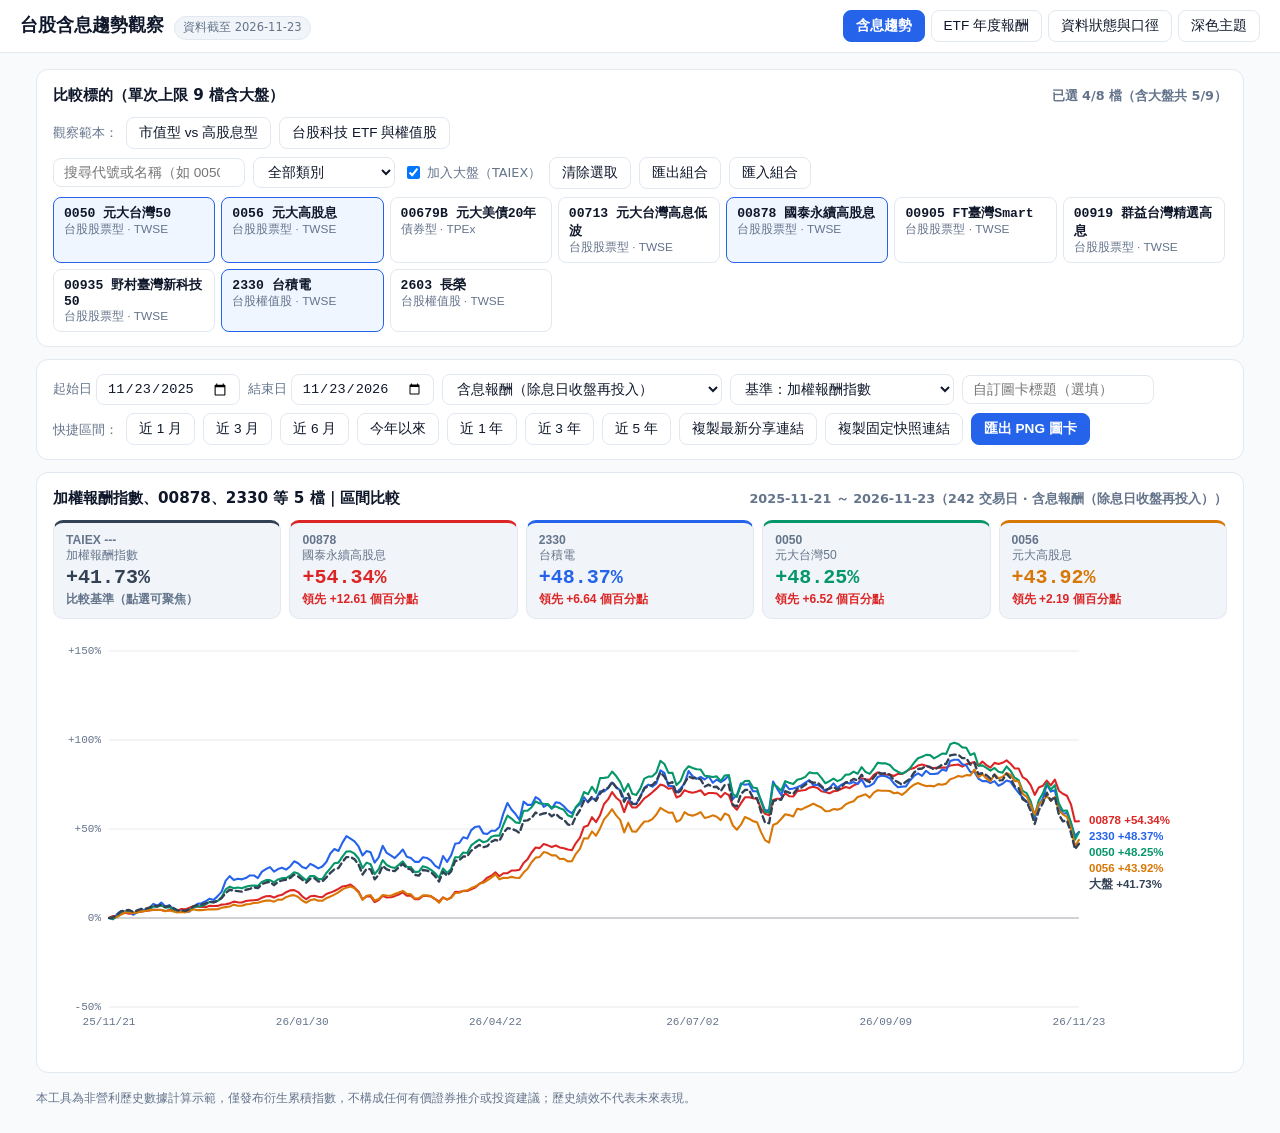
==== web/index.html @ 82e34ba7 "feat: Phase 1 MVP derived-index pipeline and lightweight frontend" ====
<!doctype html>
<html lang="zh-Hant" data-theme="light">
<head>
  <meta charset="utf-8">
  <meta name="viewport" content="width=device-width, initial-scale=1">
  <title>台股與 ETF 含息報酬趨勢觀察（Phase 1 試跑版）</title>
  <link rel="stylesheet" href="./styles.css">
</head>
<body>
  <header class="topbar">
    <div class="topbar-inner">
      <div class="brand">
        <h1>台股含息趨勢觀察</h1>
        <span id="data-date-badge" class="badge">資料載入中…</span>
      </div>
      <nav class="nav" aria-label="主導覽">
        <button class="btn active" data-tab="trend" type="button">含息趨勢</button>
        <button class="btn" data-tab="etf" type="button">ETF 年度報酬</button>
        <button class="btn" data-tab="status" type="button">資料狀態與口徑</button>
        <button id="theme-toggle" class="btn" type="button">深色主題</button>
      </nav>
    </div>
  </header>

  <main class="container">
    <div id="snapshot-banner" class="notice hidden"></div>

    <!-- Tab 1: Return Trend -->
    <section id="tab-trend">
      <div class="panel">
        <div class="panel-title">
          <span>比較標的（單次上限 9 檔含大盤）</span>
          <span id="selected-counter" class="muted"></span>
        </div>
        <div class="row" id="preset-bar"></div>
        <div class="row" style="margin-top:8px">
          <input id="ticker-search" class="input" type="search" placeholder="搜尋代號或名稱（如 0050、2330）" maxlength="30">
          <select id="cat-filter" class="select">
            <option value="all">全部類別</option>
            <option value="tw_equity">台股股票型 ETF</option>
            <option value="foreign_equity">國外成分股 ETF</option>
            <option value="bond">債券型 ETF</option>
            <option value="tw_stock">台股權值股</option>
          </select>
          <label class="row muted" style="gap:4px">
            <input id="include-market" type="checkbox" checked> 加入大盤（TAIEX）
          </label>
          <button id="btn-clear" class="btn" type="button">清除選取</button>
          <button id="btn-export-cfg" class="btn" type="button">匯出組合</button>
          <button id="btn-import-cfg" class="btn" type="button">匯入組合</button>
          <input id="import-file" type="file" accept="application/json" class="hidden">
        </div>
        <div id="ticker-grid" class="ticker-grid"></div>
      </div>

      <div class="panel" style="margin-top:12px">
        <div class="row">
          <label class="muted">起始日 <input id="start-date" class="input" type="date"></label>
          <label class="muted">結束日 <input id="end-date" class="input" type="date"></label>
          <select id="calc-mode" class="select">
            <option value="total_return">含息報酬（除息日收盤再投入）</option>
            <option value="price_only">純價差報酬（已調分割／配股／減資）</option>
          </select>
          <select id="benchmark-select" class="select"></select>
          <input id="chart-title-input" class="input" type="text" placeholder="自訂圖卡標題（選填）" maxlength="40">
        </div>
        <div class="row" style="margin-top:8px">
          <span class="muted">快捷區間：</span>
          <button class="btn" data-range="1m" type="button">近 1 月</button>
          <button class="btn" data-range="3m" type="button">近 3 月</button>
          <button class="btn" data-range="6m" type="button">近 6 月</button>
          <button class="btn" data-range="ytd" type="button">今年以來</button>
          <button class="btn" data-range="1y" type="button">近 1 年</button>
          <button class="btn" data-range="3y" type="button">近 3 年</button>
          <button class="btn" data-range="5y" type="button">近 5 年</button>
          <button id="btn-share-latest" class="btn" type="button">複製最新分享連結</button>
          <button id="btn-share-snap" class="btn" type="button">複製固定快照連結</button>
          <button id="btn-png" class="btn primary" type="button">匯出 PNG 圖卡</button>
        </div>
      </div>

      <div class="panel" style="margin-top:12px">
        <div class="panel-title">
          <span id="result-heading">區間累積報酬比較</span>
          <span class="row">
            <span id="result-meta" class="muted"></span>
            <button id="btn-reset-focus" class="btn hidden" type="button">顯示全部曲線</button>
          </span>
        </div>
        <div id="cards-grid" class="cards-grid"></div>
        <div class="chart-wrap">
          <canvas id="trend-canvas"></canvas>
          <div id="chart-tooltip" class="tooltip" hidden></div>
        </div>
        <div id="halt-note" class="notice hidden" style="margin-top:10px"></div>
        <div id="excluded-box" style="margin-top:10px"></div>
      </div>
    </section>

    <!-- Tab 2: ETF Calendar Returns -->
    <section id="tab-etf" class="hidden">
      <div class="panel">
        <div class="panel-title">
          <span>ETF 曆年度與滾動含息報酬（與含息趨勢頁共用同一衍生指數）</span>
          <span class="row">
            <select id="etf-cat-filter" class="select">
              <option value="all">全部 ETF</option>
              <option value="tw_equity">台股股票型（可比台股大盤）</option>
              <option value="foreign_equity">國外成分股（不比台股大盤）</option>
              <option value="bond">債券型（不比台股大盤）</option>
            </select>
            <select id="etf-sort" class="select">
              <option value="ticker">預設：代號升冪（中性）</option>
              <option value="1y">近 1 年含息降冪</option>
              <option value="ytd">今年以來含息降冪</option>
              <option value="wins">勝大盤次數（僅台股股票型）</option>
            </select>
          </span>
        </div>
        <div id="survivorship-notice" class="notice" style="margin-bottom:10px"></div>
        <div id="category-median-bar" class="muted" style="margin-bottom:8px"></div>
        <div class="table-wrap">
          <table id="etf-table"></table>
        </div>
      </div>
    </section>

    <!-- Tab 3: Status & Methodology -->
    <section id="tab-status" class="hidden">
      <div class="panel">
        <div class="panel-title"><span>資料狀態、來源顯名與計算口徑</span></div>
        <div id="status-body"></div>
      </div>
    </section>
  </main>

  <footer class="footer">
    <div>本工具為非營利歷史數據計算示範，僅發布衍生累積指數，不構成任何有價證券推介或投資建議；歷史績效不代表未來表現。</div>
  </footer>

  <script type="module" src="./js/app.js"></script>
</body>
</html>
---- web/styles.css ----
:root {
  --bg: #f8fafc;
  --surface: #ffffff;
  --surface-alt: #f1f5f9;
  --border: #e2e8f0;
  --text: #0f172a;
  --muted: #64748b;
  --accent: #2563eb;
  --accent-soft: #eff6ff;
  --profit: #dc2626;
  --loss: #16a34a;
  --warn-bg: #fffbeb;
  --warn-text: #92400e;
  --warn-border: #fde68a;
  --radius: 12px;
}

[data-theme="dark"] {
  --bg: #0b1120;
  --surface: #111827;
  --surface-alt: #1e293b;
  --border: #334155;
  --text: #f8fafc;
  --muted: #94a3b8;
  --accent: #38bdf8;
  --accent-soft: rgba(56, 189, 248, 0.14);
  --profit: #f87171;
  --loss: #4ade80;
  --warn-bg: rgba(245, 158, 11, 0.12);
  --warn-text: #fcd34d;
  --warn-border: rgba(245, 158, 11, 0.35);
}

* { box-sizing: border-box; }
body {
  margin: 0;
  font-family: system-ui, -apple-system, "PingFang TC", "Microsoft JhengHei", sans-serif;
  background: var(--bg);
  color: var(--text);
  line-height: 1.5;
}

.topbar {
  position: sticky;
  top: 0;
  z-index: 20;
  background: var(--surface);
  border-bottom: 1px solid var(--border);
  padding: 10px 16px;
}
.topbar-inner {
  max-width: 1240px;
  margin: 0 auto;
  display: flex;
  flex-wrap: wrap;
  align-items: center;
  justify-content: space-between;
  gap: 10px;
}
.brand {
  display: flex;
  align-items: baseline;
  gap: 10px;
}
.brand h1 {
  margin: 0;
  font-size: 1.1rem;
  font-weight: 800;
}
.badge {
  font-size: 0.72rem;
  padding: 2px 8px;
  border-radius: 999px;
  background: var(--surface-alt);
  color: var(--muted);
  border: 1px solid var(--border);
}
.nav {
  display: flex;
  flex-wrap: wrap;
  gap: 6px;
  align-items: center;
}
.btn {
  appearance: none;
  border: 1px solid var(--border);
  background: var(--surface);
  color: var(--text);
  padding: 6px 12px;
  border-radius: 8px;
  font-size: 0.85rem;
  cursor: pointer;
  white-space: nowrap;
}
.btn:hover { background: var(--surface-alt); }
.btn.active, .btn.primary {
  background: var(--accent);
  border-color: var(--accent);
  color: #ffffff;
  font-weight: 600;
}
[data-theme="dark"] .btn.active, [data-theme="dark"] .btn.primary {
  color: #0b1120;
}

.container {
  max-width: 1240px;
  margin: 0 auto;
  padding: 16px;
  display: flex;
  flex-direction: column;
  gap: 14px;
}
.panel {
  background: var(--surface);
  border: 1px solid var(--border);
  border-radius: var(--radius);
  padding: 14px 16px;
}
.panel-title {
  margin: 0 0 10px;
  font-size: 0.95rem;
  font-weight: 700;
  display: flex;
  flex-wrap: wrap;
  align-items: center;
  justify-content: space-between;
  gap: 8px;
}

.row {
  display: flex;
  flex-wrap: wrap;
  gap: 8px;
  align-items: center;
}
.input, .select {
  border: 1px solid var(--border);
  background: var(--surface);
  color: var(--text);
  padding: 6px 10px;
  border-radius: 8px;
  font-size: 0.85rem;
}
.ticker-grid {
  display: grid;
  grid-template-columns: repeat(auto-fill, minmax(145px, 1fr));
  gap: 6px;
  max-height: 210px;
  overflow-y: auto;
  margin-top: 8px;
  padding-right: 2px;
}
.ticker-chip {
  display: flex;
  flex-direction: column;
  align-items: flex-start;
  text-align: left;
  padding: 6px 10px;
  border-radius: 8px;
  border: 1px solid var(--border);
  background: var(--surface);
  color: var(--text);
  cursor: pointer;
  min-width: 0;
}
.ticker-chip.selected {
  border-color: var(--accent);
  background: var(--accent-soft);
}
.ticker-chip strong { font-size: 0.82rem; font-family: ui-monospace, monospace; }
.ticker-chip span {
  font-size: 0.74rem;
  color: var(--muted);
  overflow: hidden;
  text-overflow: ellipsis;
  white-space: nowrap;
  max-width: 100%;
}

.cards-grid {
  display: grid;
  grid-template-columns: repeat(auto-fit, minmax(150px, 1fr));
  gap: 8px;
  margin-bottom: 12px;
}
.stat-card {
  border: 1px solid var(--border);
  border-top-width: 3px;
  background: var(--surface-alt);
  border-radius: 10px;
  padding: 10px 12px;
  text-align: left;
  cursor: pointer;
  min-width: 0;
  color: var(--text);
  transition: opacity 0.15s ease, transform 0.15s ease;
}
.stat-card.dimmed { opacity: 0.42; }
.stat-card.focused { box-shadow: 0 0 0 2px var(--accent); }
.stat-card .sc-code { font-size: 0.76rem; font-weight: 700; color: var(--muted); }
.stat-card .sc-name { font-size: 0.76rem; color: var(--muted); overflow: hidden; text-overflow: ellipsis; white-space: nowrap; }
.stat-card .sc-val { font-size: 1.25rem; font-weight: 800; font-family: ui-monospace, monospace; margin: 2px 0; }
.stat-card .sc-diff { font-size: 0.75rem; font-weight: 600; }
.sc-diff.up { color: var(--profit); }
.sc-diff.down { color: var(--loss); }
.sc-diff.flat { color: var(--muted); }

.chart-wrap {
  position: relative;
  width: 100%;
  overflow: hidden;
}
.tooltip {
  position: absolute;
  top: 12px;
  pointer-events: none;
  background: var(--surface);
  border: 1px solid var(--border);
  border-radius: 8px;
  padding: 8px 10px;
  min-width: 185px;
  box-shadow: 0 8px 24px rgba(15, 23, 42, 0.16);
  font-size: 0.78rem;
}
.tt-date { font-weight: 700; margin-bottom: 4px; font-family: ui-monospace, monospace; }
.tt-row { display: flex; align-items: center; gap: 6px; justify-content: space-between; margin: 2px 0; }
.tt-dot { width: 8px; height: 8px; border-radius: 50%; flex: 0 0 8px; }
.tt-name { flex: 1; color: var(--muted); overflow: hidden; text-overflow: ellipsis; white-space: nowrap; }
.tt-val { font-family: ui-monospace, monospace; font-weight: 700; }

.notice {
  background: var(--warn-bg);
  color: var(--warn-text);
  border: 1px solid var(--warn-border);
  border-radius: 8px;
  padding: 8px 12px;
  font-size: 0.8rem;
}
.muted { color: var(--muted); font-size: 0.8rem; }

.table-wrap {
  overflow-x: auto;
  width: 100%;
}
table {
  width: 100%;
  border-collapse: collapse;
  font-size: 0.84rem;
}
th, td {
  padding: 8px 10px;
  border-bottom: 1px solid var(--border);
  text-align: right;
  white-space: nowrap;
}
th:first-child, td:first-child, th:nth-child(2), td:nth-child(2) { text-align: left; }
th { color: var(--muted); font-weight: 600; background: var(--surface-alt); }
.num-pos { color: var(--profit); font-weight: 600; font-family: ui-monospace, monospace; }
.num-neg { color: var(--loss); font-weight: 600; font-family: ui-monospace, monospace; }
.num-flat { color: var(--muted); font-family: ui-monospace, monospace; }

.footer {
  max-width: 1240px;
  margin: 0 auto 24px;
  padding: 0 16px;
  font-size: 0.76rem;
  color: var(--muted);
}

.hidden { display: none !important; }
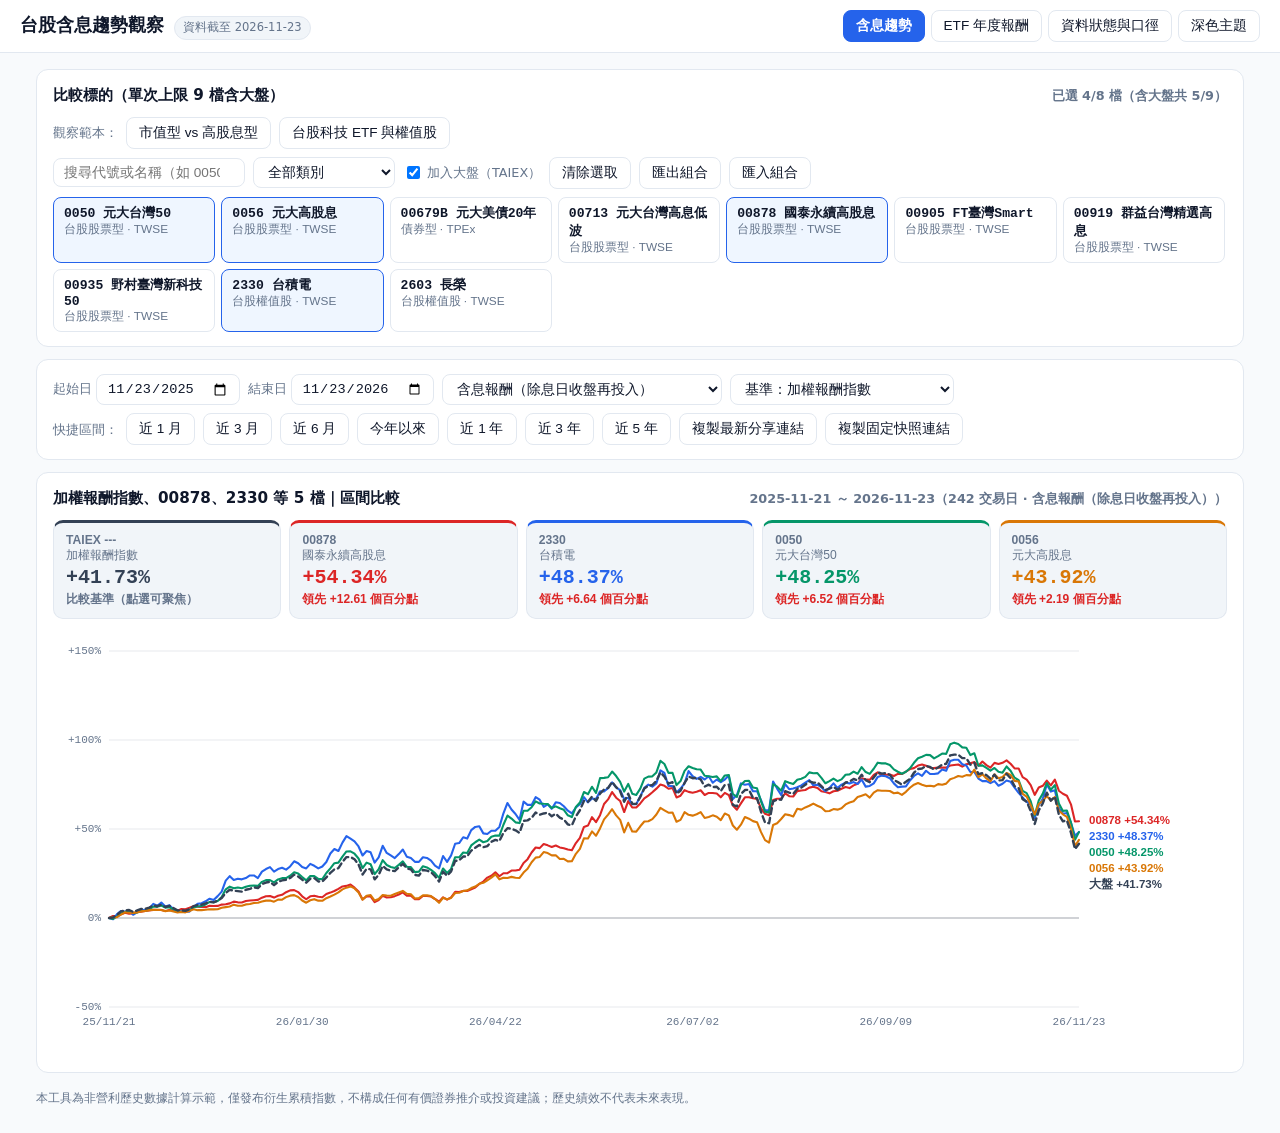
==== commit a8240e1c: "chore: update app (2026-11-24 23:07)" ====
--- a/web/index.html
+++ b/web/index.html
@@ -62,7 +62,6 @@
             <option value="price_only">純價差報酬（已調分割／配股／減資）</option>
           </select>
           <select id="benchmark-select" class="select"></select>
-          <input id="chart-title-input" class="input" type="text" placeholder="自訂圖卡標題（選填）" maxlength="40">
         </div>
         <div class="row" style="margin-top:8px">
           <span class="muted">快捷區間：</span>
@@ -75,7 +74,6 @@
           <button class="btn" data-range="5y" type="button">近 5 年</button>
           <button id="btn-share-latest" class="btn" type="button">複製最新分享連結</button>
           <button id="btn-share-snap" class="btn" type="button">複製固定快照連結</button>
-          <button id="btn-png" class="btn primary" type="button">匯出 PNG 圖卡</button>
         </div>
       </div>
 
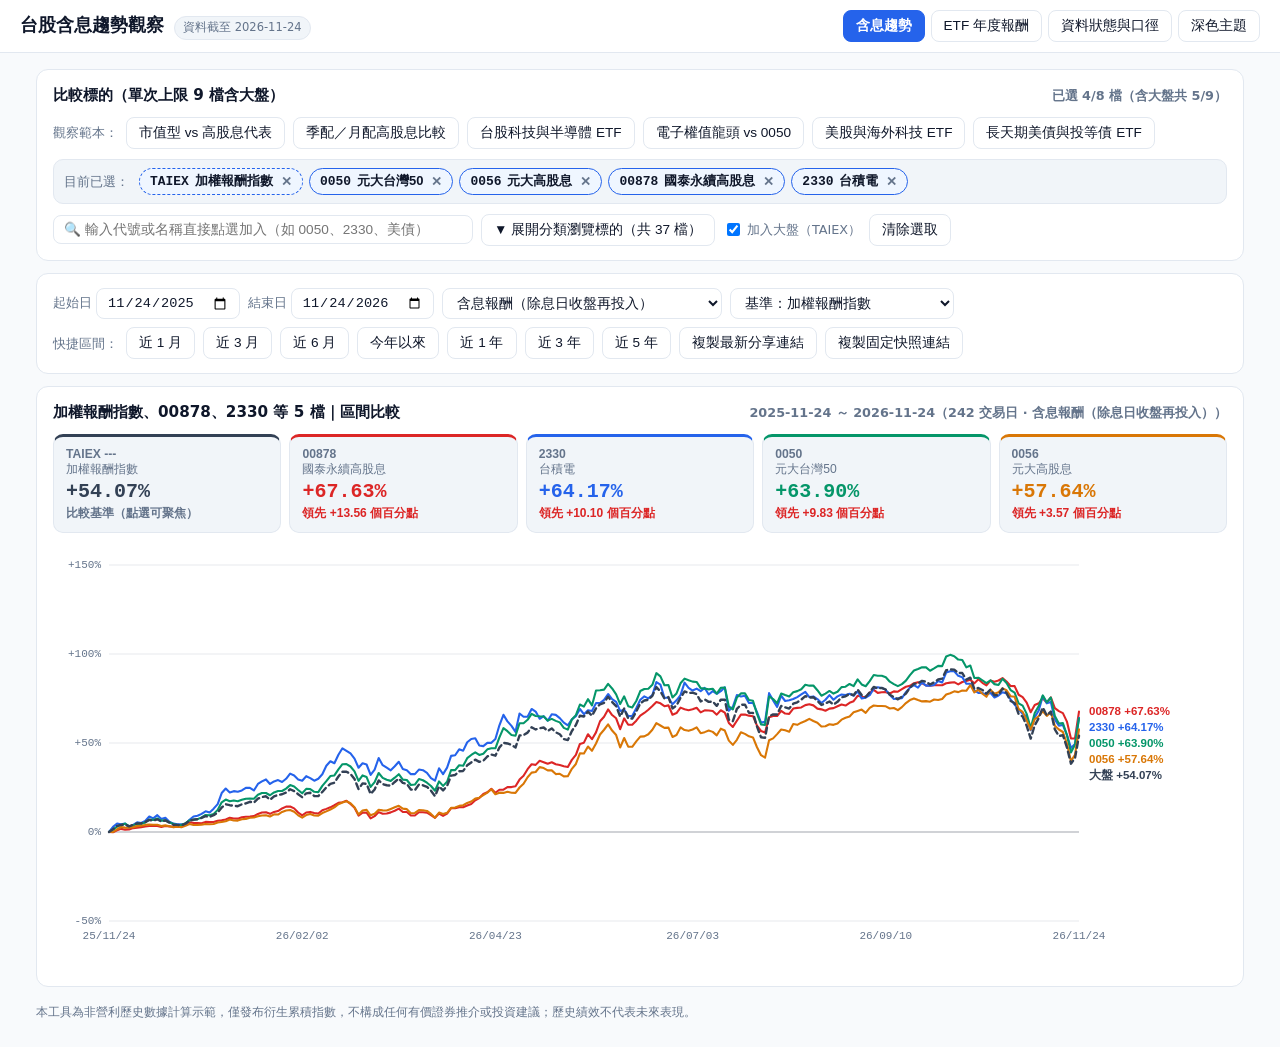
==== commit 996d552c: "chore: update tickers and derived indices via local admin" ====
--- a/web/index.html
+++ b/web/index.html
@@ -25,32 +25,40 @@
   <main class="container">
     <div id="snapshot-banner" class="notice hidden"></div>
 
-    <!-- Tab 1: Return Trend -->
+    <!-- Tab 1: Return Trend (Layout A: Compact Selected Chips + Search Dropdown + Collapsible Category Drawer) -->
     <section id="tab-trend">
       <div class="panel">
         <div class="panel-title">
           <span>比較標的（單次上限 9 檔含大盤）</span>
           <span id="selected-counter" class="muted"></span>
         </div>
+
+        <!-- Row 1: Neutral Preset Templates -->
         <div class="row" id="preset-bar"></div>
-        <div class="row" style="margin-top:8px">
-          <input id="ticker-search" class="input" type="search" placeholder="搜尋代號或名稱（如 0050、2330）" maxlength="30">
-          <select id="cat-filter" class="select">
-            <option value="all">全部類別</option>
-            <option value="tw_equity">台股股票型 ETF</option>
-            <option value="foreign_equity">國外成分股 ETF</option>
-            <option value="bond">債券型 ETF</option>
-            <option value="tw_stock">台股權值股</option>
-          </select>
+
+        <!-- Row 2: Active Selected Chips Bar -->
+        <div class="selected-bar" style="margin-top:10px">
+          <div id="selected-chips" class="chips-list"></div>
+        </div>
+
+        <!-- Row 3: Quick Search Dropdown + Collapsible Category Drawer Button -->
+        <div class="row" style="margin-top:10px;position:relative">
+          <div class="search-wrap">
+            <input id="ticker-search" class="input search-input" type="search" placeholder="🔍 輸入代號或名稱直接點選加入（如 0050、2330、美債）" maxlength="30" autocomplete="off">
+            <div id="search-dropdown" class="search-dropdown hidden"></div>
+          </div>
+          <button id="btn-toggle-drawer" class="btn" type="button" aria-expanded="false">▼ 展開分類瀏覽標的</button>
           <label class="row muted" style="gap:4px">
             <input id="include-market" type="checkbox" checked> 加入大盤（TAIEX）
           </label>
           <button id="btn-clear" class="btn" type="button">清除選取</button>
-          <button id="btn-export-cfg" class="btn" type="button">匯出組合</button>
-          <button id="btn-import-cfg" class="btn" type="button">匯入組合</button>
-          <input id="import-file" type="file" accept="application/json" class="hidden">
         </div>
-        <div id="ticker-grid" class="ticker-grid"></div>
+
+        <!-- Collapsible Category Drawer (collapsed by default so chart stays high on first screen) -->
+        <div id="category-drawer" class="category-drawer hidden">
+          <div id="drawer-cat-tabs" class="cat-tabs"></div>
+          <div id="ticker-grid" class="ticker-grid-compact"></div>
+        </div>
       </div>
 
       <div class="panel" style="margin-top:12px">
--- a/web/styles.css
+++ b/web/styles.css
@@ -142,40 +142,157 @@
   border-radius: 8px;
   font-size: 0.85rem;
 }
-.ticker-grid {
-  display: grid;
-  grid-template-columns: repeat(auto-fill, minmax(145px, 1fr));
-  gap: 6px;
-  max-height: 210px;
+
+/* Layout A: Compact Selected Chips Bar */
+.selected-bar {
+  background: var(--surface-alt);
+  border: 1px solid var(--border);
+  border-radius: 10px;
+  padding: 8px 10px;
+}
+.chips-list {
+  display: flex;
+  flex-wrap: wrap;
+  gap: 6px;
+  align-items: center;
+}
+.sel-pill {
+  display: inline-flex;
+  align-items: center;
+  gap: 6px;
+  padding: 4px 10px;
+  border-radius: 999px;
+  border: 1px solid var(--accent);
+  background: var(--accent-soft);
+  color: var(--text);
+  font-size: 0.81rem;
+  font-weight: 600;
+  cursor: pointer;
+}
+.sel-pill code {
+  font-family: ui-monospace, monospace;
+  font-weight: 700;
+}
+.sel-pill .pill-x {
+  color: var(--muted);
+  font-weight: 700;
+  margin-left: 2px;
+}
+.sel-pill:hover {
+  opacity: 0.86;
+}
+.sel-pill.market-pill {
+  border-style: dashed;
+}
+
+/* Search Dropdown */
+.search-wrap {
+  position: relative;
+  flex: 1 1 260px;
+  max-width: 420px;
+}
+.search-input {
+  width: 100%;
+}
+.search-dropdown {
+  position: absolute;
+  top: calc(100% + 4px);
+  left: 0;
+  right: 0;
+  z-index: 35;
+  background: var(--surface);
+  border: 1px solid var(--border);
+  border-radius: 10px;
+  box-shadow: 0 12px 28px rgba(15, 23, 42, 0.18);
+  max-height: 260px;
   overflow-y: auto;
-  margin-top: 8px;
-  padding-right: 2px;
+  padding: 4px;
+}
+.search-item {
+  width: 100%;
+  display: flex;
+  align-items: center;
+  justify-content: space-between;
+  gap: 8px;
+  padding: 7px 10px;
+  border: none;
+  background: transparent;
+  color: var(--text);
+  border-radius: 7px;
+  cursor: pointer;
+  text-align: left;
+  font-size: 0.83rem;
+}
+.search-item:hover {
+  background: var(--surface-alt);
+}
+.search-item.selected {
+  background: var(--accent-soft);
+}
+
+/* Collapsible Category Drawer */
+.category-drawer {
+  margin-top: 10px;
+  padding-top: 10px;
+  border-top: 1px dashed var(--border);
+}
+.cat-tabs {
+  display: flex;
+  flex-wrap: wrap;
+  gap: 6px;
+  margin-bottom: 8px;
+}
+.cat-tab {
+  appearance: none;
+  border: 1px solid var(--border);
+  background: var(--surface-alt);
+  color: var(--muted);
+  padding: 4px 10px;
+  border-radius: 999px;
+  font-size: 0.79rem;
+  cursor: pointer;
+}
+.cat-tab.active {
+  background: var(--accent);
+  border-color: var(--accent);
+  color: #ffffff;
+  font-weight: 600;
+}
+[data-theme="dark"] .cat-tab.active {
+  color: #0b1120;
+}
+.ticker-grid-compact {
+  display: flex;
+  flex-wrap: wrap;
+  gap: 6px;
+  max-height: 155px;
+  overflow-y: auto;
+  padding: 2px;
 }
 .ticker-chip {
-  display: flex;
-  flex-direction: column;
-  align-items: flex-start;
-  text-align: left;
-  padding: 6px 10px;
-  border-radius: 8px;
-  border: 1px solid var(--border);
-  background: var(--surface);
-  color: var(--text);
-  cursor: pointer;
-  min-width: 0;
+  display: inline-flex;
+  align-items: center;
+  gap: 6px;
+  padding: 5px 10px;
+  border-radius: 8px;
+  border: 1px solid var(--border);
+  background: var(--surface);
+  color: var(--text);
+  cursor: pointer;
+  font-size: 0.81rem;
+  white-space: nowrap;
+}
+.ticker-chip:hover {
+  background: var(--surface-alt);
 }
 .ticker-chip.selected {
   border-color: var(--accent);
   background: var(--accent-soft);
-}
-.ticker-chip strong { font-size: 0.82rem; font-family: ui-monospace, monospace; }
-.ticker-chip span {
-  font-size: 0.74rem;
-  color: var(--muted);
-  overflow: hidden;
-  text-overflow: ellipsis;
-  white-space: nowrap;
-  max-width: 100%;
+  font-weight: 600;
+}
+.ticker-chip strong {
+  font-family: ui-monospace, monospace;
+  font-size: 0.81rem;
 }
 
 .cards-grid {
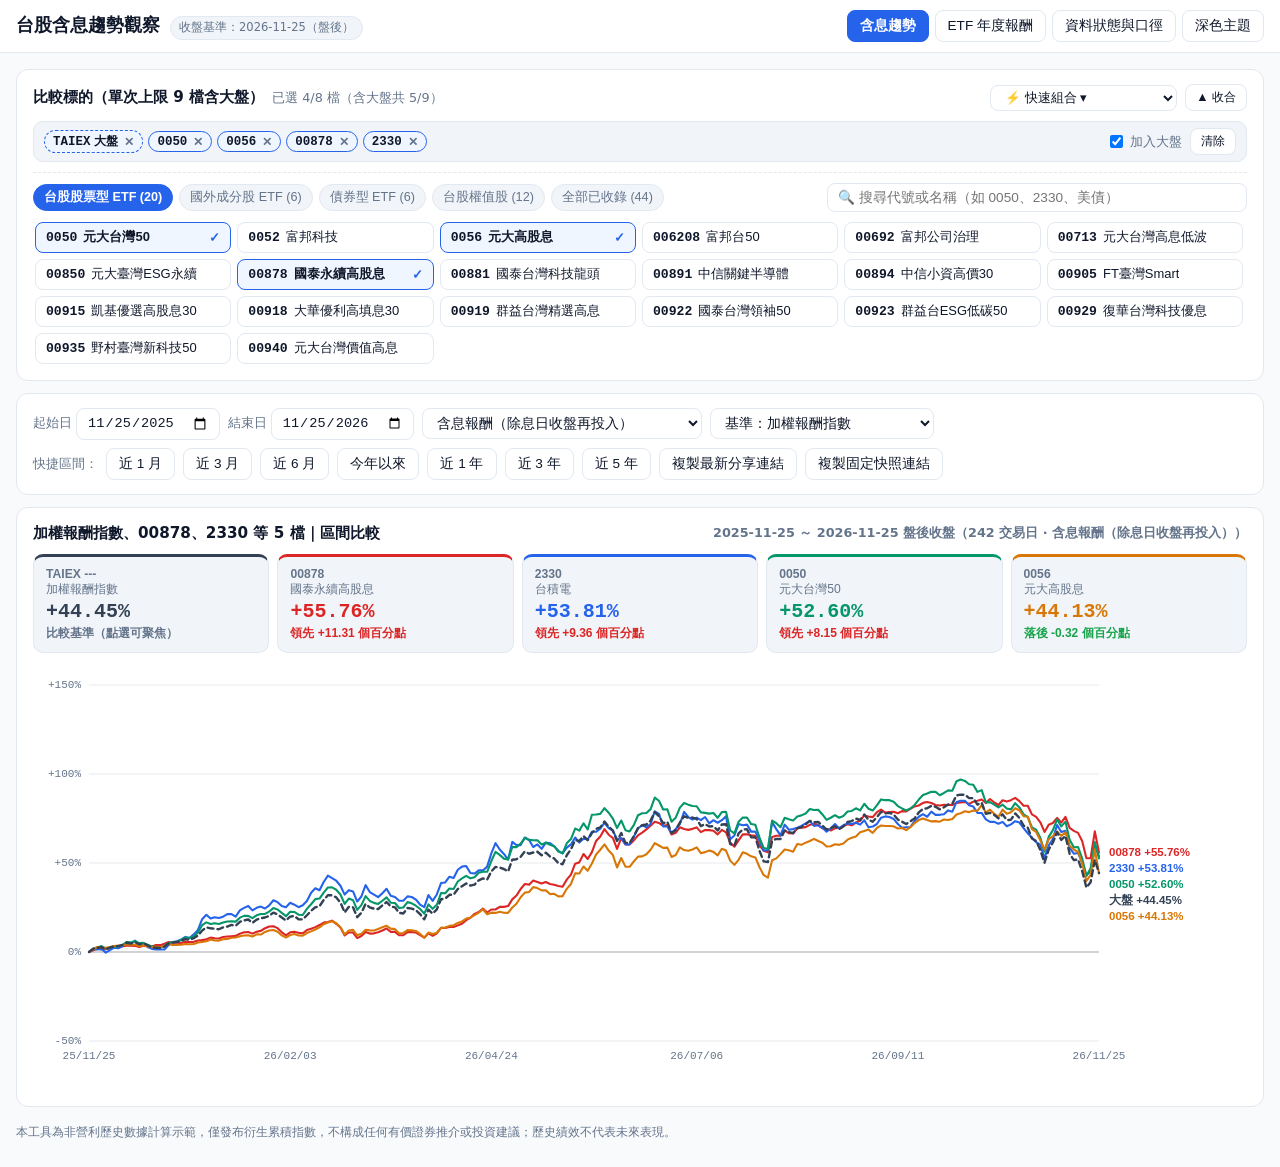
==== commit 8a664b27: "chore: update tickers and derived indices via local admin" ====
--- a/web/index.html
+++ b/web/index.html
@@ -25,38 +25,42 @@
   <main class="container">
     <div id="snapshot-banner" class="notice hidden"></div>
 
-    <!-- Tab 1: Return Trend (Layout A: Compact Selected Chips + Search Dropdown + Collapsible Category Drawer) -->
+    <!-- Tab 1: Return Trend (Option 1: Compact Preset Dropdown + Single-Line Selected Bar + Unified Category Grid) -->
     <section id="tab-trend">
       <div class="panel">
         <div class="panel-title">
-          <span>比較標的（單次上限 9 檔含大盤）</span>
-          <span id="selected-counter" class="muted"></span>
+          <span class="row">
+            <span>比較標的（單次上限 9 檔含大盤）</span>
+            <span id="selected-counter" class="muted" style="font-weight:400"></span>
+          </span>
+          <span class="row">
+            <select id="preset-select" class="select select-sm" aria-label="快速套用預設組合">
+              <option value="">⚡ 快速組合 ▾</option>
+            </select>
+            <button id="btn-toggle-drawer" class="btn btn-sm" type="button" aria-expanded="true">▲ 收合</button>
+          </span>
         </div>
 
-        <!-- Row 1: Neutral Preset Templates -->
-        <div class="row" id="preset-bar"></div>
-
-        <!-- Row 2: Active Selected Chips Bar -->
-        <div class="selected-bar" style="margin-top:10px">
+        <!-- Single-Line Compact Selected Chips Bar + Market Toggle + Clear -->
+        <div class="selected-bar selected-bar-inline">
           <div id="selected-chips" class="chips-list"></div>
+          <div class="row selected-bar-actions">
+            <label class="row muted" style="gap:4px">
+              <input id="include-market" type="checkbox" checked> 加入大盤
+            </label>
+            <button id="btn-clear" class="btn btn-sm" type="button">清除</button>
+          </div>
         </div>
 
-        <!-- Row 3: Quick Search Dropdown + Collapsible Category Drawer Button -->
-        <div class="row" style="margin-top:10px;position:relative">
-          <div class="search-wrap">
-            <input id="ticker-search" class="input search-input" type="search" placeholder="🔍 輸入代號或名稱直接點選加入（如 0050、2330、美債）" maxlength="30" autocomplete="off">
-            <div id="search-dropdown" class="search-dropdown hidden"></div>
+        <!-- Unified Category Tabs + Search + Compact Fixed-Height Card Grid -->
+        <div id="category-drawer" class="category-drawer">
+          <div class="drawer-toolbar">
+            <div id="drawer-cat-tabs" class="cat-tabs"></div>
+            <div class="search-wrap">
+              <input id="ticker-search" class="input search-input" type="search" placeholder="🔍 搜尋代號或名稱（如 0050、2330、美債）" maxlength="30" autocomplete="off">
+              <div id="search-dropdown" class="search-dropdown hidden"></div>
+            </div>
           </div>
-          <button id="btn-toggle-drawer" class="btn" type="button" aria-expanded="false">▼ 展開分類瀏覽標的</button>
-          <label class="row muted" style="gap:4px">
-            <input id="include-market" type="checkbox" checked> 加入大盤（TAIEX）
-          </label>
-          <button id="btn-clear" class="btn" type="button">清除選取</button>
-        </div>
-
-        <!-- Collapsible Category Drawer (collapsed by default so chart stays high on first screen) -->
-        <div id="category-drawer" class="category-drawer hidden">
-          <div id="drawer-cat-tabs" class="cat-tabs"></div>
           <div id="ticker-grid" class="ticker-grid-compact"></div>
         </div>
       </div>
@@ -94,6 +98,7 @@
           </span>
         </div>
         <div id="cards-grid" class="cards-grid"></div>
+        <div id="chart-banners" class="banner-stack"></div>
         <div class="chart-wrap">
           <canvas id="trend-canvas"></canvas>
           <div id="chart-tooltip" class="tooltip" hidden></div>
@@ -107,19 +112,22 @@
     <section id="tab-etf" class="hidden">
       <div class="panel">
         <div class="panel-title">
-          <span>ETF 曆年度與滾動含息報酬（與含息趨勢頁共用同一衍生指數）</span>
+          <span class="row">
+            <span>ETF 曆年度與滾動含息報酬</span>
+            <span id="etf-asof-badge" class="muted" style="font-weight:400"></span>
+          </span>
           <span class="row">
             <select id="etf-cat-filter" class="select">
               <option value="all">全部 ETF</option>
-              <option value="tw_equity">台股股票型（可比台股大盤）</option>
-              <option value="foreign_equity">國外成分股（不比台股大盤）</option>
-              <option value="bond">債券型（不比台股大盤）</option>
+              <option value="tw_equity">台股股票型</option>
+              <option value="foreign_equity">國外成分股</option>
+              <option value="bond">債券型</option>
             </select>
             <select id="etf-sort" class="select">
-              <option value="ticker">預設：代號升冪（中性）</option>
-              <option value="1y">近 1 年含息降冪</option>
+              <option value="1y" selected>近 1 年含息降冪（預設）</option>
               <option value="ytd">今年以來含息降冪</option>
-              <option value="wins">勝大盤次數（僅台股股票型）</option>
+              <option value="wins">勝大盤次數降冪</option>
+              <option value="ticker">代號升冪</option>
             </select>
           </span>
         </div>
--- a/web/styles.css
+++ b/web/styles.css
@@ -49,7 +49,7 @@
   padding: 10px 16px;
 }
 .topbar-inner {
-  max-width: 1240px;
+  max-width: 1480px;
   margin: 0 auto;
   display: flex;
   flex-wrap: wrap;
@@ -104,7 +104,7 @@
 }
 
 .container {
-  max-width: 1240px;
+  max-width: 1480px;
   margin: 0 auto;
   padding: 16px;
   display: flex;
@@ -143,29 +143,45 @@
   font-size: 0.85rem;
 }
 
-/* Layout A: Compact Selected Chips Bar */
+/* Option 1: Single-Line Compact Selected Chips Bar */
 .selected-bar {
   background: var(--surface-alt);
   border: 1px solid var(--border);
   border-radius: 10px;
-  padding: 8px 10px;
+  padding: 6px 10px;
+}
+.selected-bar-inline {
+  display: flex;
+  flex-wrap: wrap;
+  align-items: center;
+  justify-content: space-between;
+  gap: 8px;
+}
+.selected-bar-actions {
+  flex-shrink: 0;
+  gap: 8px;
+}
+.select-sm {
+  padding: 4px 10px;
+  font-size: 0.79rem;
 }
 .chips-list {
   display: flex;
   flex-wrap: wrap;
-  gap: 6px;
-  align-items: center;
+  gap: 5px;
+  align-items: center;
+  min-width: 0;
 }
 .sel-pill {
   display: inline-flex;
   align-items: center;
-  gap: 6px;
-  padding: 4px 10px;
+  gap: 4px;
+  padding: 2px 8px;
   border-radius: 999px;
   border: 1px solid var(--accent);
   background: var(--accent-soft);
   color: var(--text);
-  font-size: 0.81rem;
+  font-size: 0.78rem;
   font-weight: 600;
   cursor: pointer;
 }
@@ -230,17 +246,28 @@
   background: var(--accent-soft);
 }
 
-/* Collapsible Category Drawer */
+/* Layout B+: Visible Category Tabs + Fixed-Height Compact Card Grid */
+.btn-sm {
+  padding: 4px 10px;
+  font-size: 0.78rem;
+}
 .category-drawer {
   margin-top: 10px;
   padding-top: 10px;
   border-top: 1px dashed var(--border);
 }
+.drawer-toolbar {
+  display: flex;
+  flex-wrap: wrap;
+  align-items: center;
+  justify-content: space-between;
+  gap: 8px;
+  margin-bottom: 8px;
+}
 .cat-tabs {
   display: flex;
   flex-wrap: wrap;
   gap: 6px;
-  margin-bottom: 8px;
 }
 .cat-tab {
   appearance: none;
@@ -262,25 +289,27 @@
   color: #0b1120;
 }
 .ticker-grid-compact {
-  display: flex;
-  flex-wrap: wrap;
+  display: grid;
+  grid-template-columns: repeat(auto-fill, minmax(176px, 1fr));
   gap: 6px;
-  max-height: 155px;
+  max-height: 164px;
   overflow-y: auto;
-  padding: 2px;
+  padding: 2px 4px 2px 2px;
 }
 .ticker-chip {
-  display: inline-flex;
-  align-items: center;
+  display: flex;
+  align-items: center;
+  justify-content: space-between;
   gap: 6px;
-  padding: 5px 10px;
+  padding: 6px 10px;
   border-radius: 8px;
   border: 1px solid var(--border);
   background: var(--surface);
   color: var(--text);
   cursor: pointer;
   font-size: 0.81rem;
-  white-space: nowrap;
+  text-align: left;
+  min-width: 0;
 }
 .ticker-chip:hover {
   background: var(--surface-alt);
@@ -290,9 +319,85 @@
   background: var(--accent-soft);
   font-weight: 600;
 }
+.ticker-chip .tc-main {
+  display: flex;
+  align-items: baseline;
+  gap: 6px;
+  min-width: 0;
+  overflow: hidden;
+}
 .ticker-chip strong {
   font-family: ui-monospace, monospace;
-  font-size: 0.81rem;
+  font-size: 0.82rem;
+  flex-shrink: 0;
+}
+.ticker-chip .tc-name {
+  overflow: hidden;
+  text-overflow: ellipsis;
+  white-space: nowrap;
+}
+.ticker-chip .tc-check {
+  color: var(--accent);
+  font-weight: 700;
+  flex-shrink: 0;
+}
+
+/* Prominent Top Action Banners (above chart) */
+.banner-stack {
+  display: flex;
+  flex-direction: column;
+  gap: 8px;
+  margin-bottom: 10px;
+}
+.banner-stack:empty {
+  display: none;
+}
+.banner {
+  display: flex;
+  flex-wrap: wrap;
+  align-items: center;
+  justify-content: space-between;
+  gap: 8px 12px;
+  padding: 9px 12px;
+  border-radius: 9px;
+  font-size: 0.83rem;
+  border: 1px solid var(--border);
+}
+.banner-warn {
+  background: #fffbeb;
+  border-color: #f59e0b;
+  color: #92400e;
+}
+[data-theme="dark"] .banner-warn {
+  background: rgba(245, 158, 11, 0.14);
+  border-color: #d97706;
+  color: #fde68a;
+}
+.banner-info {
+  background: #eff6ff;
+  border-color: #3b82f6;
+  color: #1e40af;
+}
+[data-theme="dark"] .banner-info {
+  background: rgba(59, 130, 246, 0.15);
+  border-color: #38bdf8;
+  color: #bae6fd;
+}
+.banner-actions {
+  display: flex;
+  flex-wrap: wrap;
+  gap: 6px;
+  align-items: center;
+}
+.sc-badge {
+  display: inline-block;
+  margin-top: 4px;
+  font-size: 0.72rem;
+  color: var(--muted);
+  background: var(--surface);
+  border: 1px solid var(--border);
+  border-radius: 999px;
+  padding: 1px 7px;
 }
 
 .cards-grid {
@@ -366,19 +471,64 @@
   font-size: 0.84rem;
 }
 th, td {
-  padding: 8px 10px;
+  padding: 7px 8px;
   border-bottom: 1px solid var(--border);
   text-align: right;
   white-space: nowrap;
-}
-th:first-child, td:first-child, th:nth-child(2), td:nth-child(2) { text-align: left; }
+  font-size: 0.82rem;
+}
+th:nth-child(1), td:nth-child(1) { text-align: center; width: 48px; }
+th:nth-child(2), td:nth-child(2), th:nth-child(3), td:nth-child(3) { text-align: left; }
 th { color: var(--muted); font-weight: 600; background: var(--surface-alt); }
 .num-pos { color: var(--profit); font-weight: 600; font-family: ui-monospace, monospace; }
 .num-neg { color: var(--loss); font-weight: 600; font-family: ui-monospace, monospace; }
 .num-flat { color: var(--muted); font-family: ui-monospace, monospace; }
+.rank-cell {
+  font-family: ui-monospace, monospace;
+  font-weight: 700;
+  color: var(--muted);
+}
+.bench-pill {
+  display: inline-block;
+  padding: 1px 7px;
+  border-radius: 999px;
+  font-size: 0.72rem;
+  font-weight: 800;
+  background: #f59e0b;
+  color: #ffffff;
+}
+tr.row-benchmark td {
+  background: #fef3c7;
+  color: #78350f;
+  font-weight: 700;
+  border-top: 2px solid #f59e0b;
+  border-bottom: 2px solid #f59e0b;
+}
+tr.row-benchmark td:first-child {
+  border-left: 4px solid #d97706;
+}
+tr.row-benchmark .muted {
+  color: #92400e;
+}
+[data-theme="dark"] tr.row-benchmark td {
+  background: rgba(245, 158, 11, 0.22);
+  color: #fef3c7;
+  border-top-color: #fbbf24;
+  border-bottom-color: #fbbf24;
+}
+[data-theme="dark"] tr.row-benchmark td:first-child {
+  border-left-color: #fbbf24;
+}
+[data-theme="dark"] tr.row-benchmark .muted {
+  color: #fde68a;
+}
+[data-theme="dark"] .bench-pill {
+  background: #fbbf24;
+  color: #0b1120;
+}
 
 .footer {
-  max-width: 1240px;
+  max-width: 1480px;
   margin: 0 auto 24px;
   padding: 0 16px;
   font-size: 0.76rem;
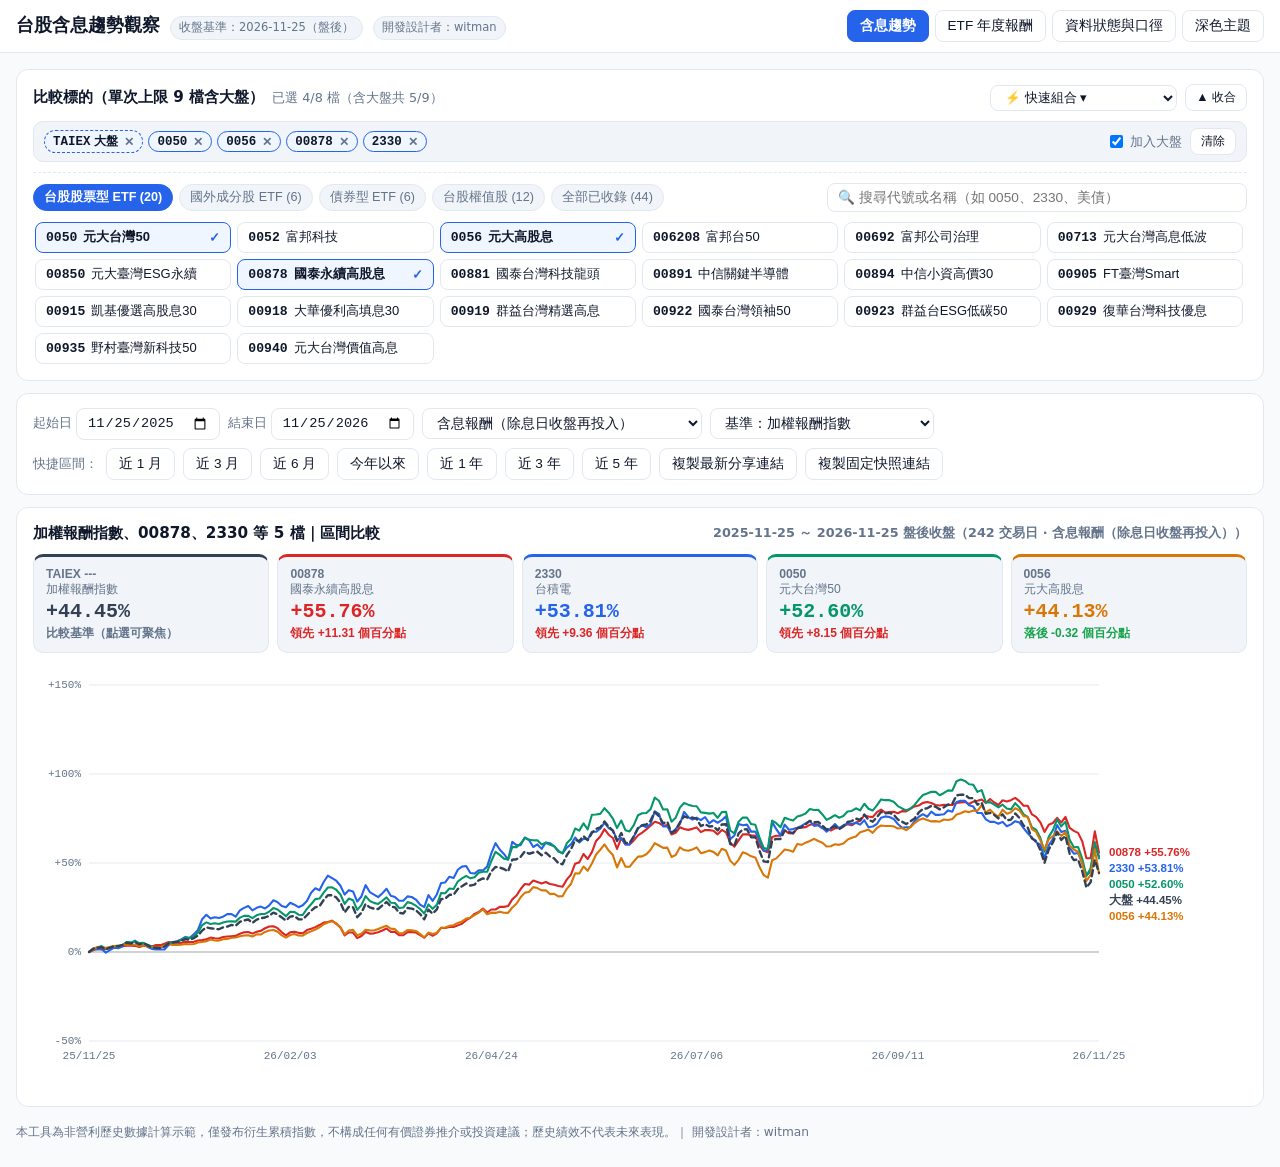
==== commit 54c7f467: "chore: update app (2026-11-26 07:08)" ====
--- a/web/index.html
+++ b/web/index.html
@@ -12,6 +12,7 @@
       <div class="brand">
         <h1>台股含息趨勢觀察</h1>
         <span id="data-date-badge" class="badge">資料載入中…</span>
+        <span class="badge">開發設計者：witman</span>
       </div>
       <nav class="nav" aria-label="主導覽">
         <button class="btn active" data-tab="trend" type="button">含息趨勢</button>
@@ -149,7 +150,7 @@
   </main>
 
   <footer class="footer">
-    <div>本工具為非營利歷史數據計算示範，僅發布衍生累積指數，不構成任何有價證券推介或投資建議；歷史績效不代表未來表現。</div>
+    <div>本工具為非營利歷史數據計算示範，僅發布衍生累積指數，不構成任何有價證券推介或投資建議；歷史績效不代表未來表現。｜ 開發設計者：witman</div>
   </footer>
 
   <script type="module" src="./js/app.js"></script>
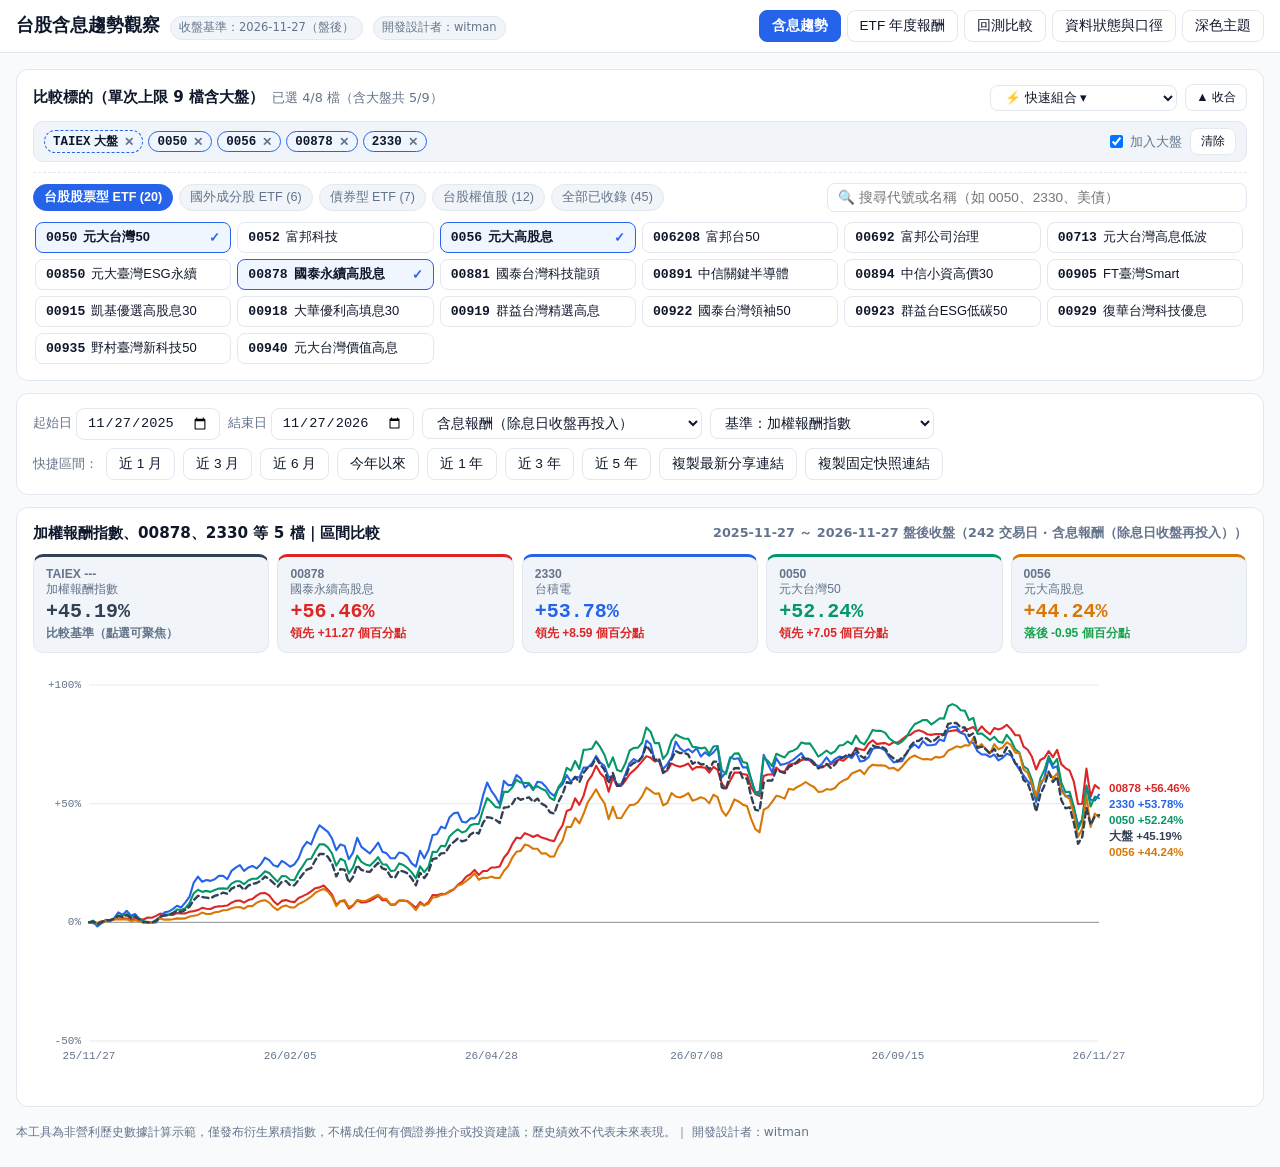
==== commit 987b4cde: "chore: update tickers and derived indices via local admin" ====
--- a/web/index.html
+++ b/web/index.html
@@ -17,6 +17,7 @@
       <nav class="nav" aria-label="主導覽">
         <button class="btn active" data-tab="trend" type="button">含息趨勢</button>
         <button class="btn" data-tab="etf" type="button">ETF 年度報酬</button>
+        <button class="btn" data-tab="backtest" type="button">回測比較</button>
         <button class="btn" data-tab="status" type="button">資料狀態與口徑</button>
         <button id="theme-toggle" class="btn" type="button">深色主題</button>
       </nav>
@@ -140,7 +141,94 @@
       </div>
     </section>
 
-    <!-- Tab 3: Status & Methodology -->
+    <!-- Tab 3: Multi-Ticker Backtest Comparison -->
+    <section id="tab-backtest" class="hidden">
+      <div class="panel">
+        <div class="panel-title">
+          <span class="row">
+            <span>回測比較標的（獨立選股，可全選多檔排名比較）</span>
+            <span id="bt-selected-counter" class="muted"></span>
+          </span>
+          <span class="row">
+            <select id="bt-preset-select" class="select select-sm" aria-label="快速套用回測組合">
+              <option value="">⚡ 快速組合 ▾</option>
+            </select>
+            <button id="bt-select-cat" class="btn btn-sm" type="button">+ 全選本分類</button>
+            <button id="bt-sync-trend" class="btn btn-sm" type="button">同步趨勢頁標的</button>
+            <button id="bt-toggle-picker" class="btn btn-sm" type="button" aria-expanded="true">▲ 收合選股</button>
+          </span>
+        </div>
+
+        <div class="selected-bar selected-bar-inline">
+          <div id="bt-selected-chips" class="chips-list"></div>
+          <div class="row selected-bar-actions">
+            <button id="bt-clear" class="btn btn-sm" type="button">清除</button>
+          </div>
+        </div>
+
+        <div id="bt-picker-drawer" class="category-drawer">
+          <div id="bt-cat-tabs" class="cat-tabs"></div>
+          <div id="bt-ticker-grid" class="ticker-grid-compact"></div>
+        </div>
+      </div>
+
+      <div class="panel bt-gap">
+        <div class="row">
+          <label class="muted">投資方式
+            <select id="bt-strategy" class="select">
+              <option value="dca" selected>每月固定三次（5、15、25 日）</option>
+              <option value="lump">單筆投入</option>
+            </select>
+          </label>
+          <label class="muted">
+            <span id="bt-amount-label">每次投入 NT$</span>
+            <input id="bt-amount" class="input bt-amount-input" type="number" value="10000" min="1000" step="1000">
+            <span id="bt-amount-hint" class="muted">（每月合計 $30,000）</span>
+          </label>
+          <label class="muted">股息處理
+            <select id="bt-drip" class="select">
+              <option value="drip" selected>股息再投入（除息日收盤）</option>
+              <option value="cash">股息領現金</option>
+            </select>
+          </label>
+        </div>
+        <div class="row bt-row-gap">
+          <label class="muted">起始日 <input id="bt-start" class="input" type="date"></label>
+          <label class="muted">結束日 <input id="bt-end" class="input" type="date"></label>
+          <span class="muted">快捷期間：</span>
+          <button class="btn" data-bt-range="1y" type="button">近 1 年</button>
+          <button class="btn active" data-bt-range="3y" type="button">近 3 年</button>
+          <button class="btn" data-bt-range="5y" type="button">近 5 年</button>
+        </div>
+      </div>
+
+      <div class="panel bt-gap">
+        <div class="panel-title">
+          <span class="row">
+            <span id="bt-heading">比較結果</span>
+            <span id="bt-meta" class="muted"></span>
+          </span>
+          <select id="bt-sort" class="select select-sm" aria-label="回測排序方式">
+            <option value="roi" selected>總報酬率降冪（預設）</option>
+            <option value="final">期末總值降冪</option>
+            <option value="ann">年化報酬降冪</option>
+            <option value="div">配息金額降冪</option>
+          </select>
+        </div>
+
+        <div class="table-wrap">
+          <table id="bt-table"></table>
+        </div>
+
+        <div id="bt-diff-section" class="bt-diff-box hidden"></div>
+        <div id="bt-failed-box" class="bt-failed-box"></div>
+        <div class="muted bt-footnote">
+          註：本頁採「除息日收盤理論再投入／領現」口徑（與含息趨勢、ETF 年度報酬一致）；定期定額固定每月 5、15、25 日扣款（遇休市順延至次一交易日，最長 14 天），大盤指數不可買賣故不列入回測；年化報酬（單筆 CAGR／定額 XIRR）持有未滿 1 年或無唯一解時顯示「—」；未扣除手續費、交易稅與所得稅，歷史績效不代表未來表現。
+        </div>
+      </div>
+    </section>
+
+    <!-- Tab 4: Status & Methodology -->
     <section id="tab-status" class="hidden">
       <div class="panel">
         <div class="panel-title"><span>資料狀態、來源顯名與計算口徑</span></div>
--- a/web/styles.css
+++ b/web/styles.css
@@ -535,4 +535,83 @@
   color: var(--muted);
 }
 
+/* Backtest Comparison Tab */
+.bt-gap { margin-top: 12px; }
+.bt-row-gap { margin-top: 8px; }
+.bt-amount-input {
+  width: 112px;
+  font-family: ui-monospace, monospace;
+  font-weight: 600;
+}
+tr.bt-detail-row td {
+  background: var(--surface-alt);
+  text-align: left;
+  white-space: normal;
+  padding: 12px 14px;
+}
+.bt-detail-grid {
+  display: grid;
+  grid-template-columns: repeat(auto-fit, minmax(210px, 1fr));
+  gap: 8px;
+}
+.bt-detail-card {
+  background: var(--surface);
+  border: 1px solid var(--border);
+  border-radius: 8px;
+  padding: 8px 10px;
+}
+.bt-detail-label {
+  font-size: 0.74rem;
+  color: var(--muted);
+}
+.bt-detail-val {
+  font-size: 0.84rem;
+  font-weight: 700;
+  font-family: ui-monospace, monospace;
+  margin-top: 2px;
+}
+.bt-yearly-line {
+  margin-top: 8px;
+  font-size: 0.78rem;
+  color: var(--muted);
+  font-family: ui-monospace, monospace;
+}
+.bt-diff-box {
+  margin-top: 14px;
+  padding-top: 12px;
+  border-top: 1px dashed var(--border);
+  display: flex;
+  flex-direction: column;
+  gap: 8px;
+}
+.bt-diff-head {
+  display: flex;
+  flex-wrap: wrap;
+  align-items: center;
+  justify-content: space-between;
+  gap: 8px;
+}
+.bt-diff-item {
+  display: flex;
+  flex-wrap: wrap;
+  align-items: center;
+  justify-content: space-between;
+  gap: 8px;
+  padding: 8px 12px;
+  border-radius: 8px;
+  border: 1px solid var(--border);
+  background: var(--surface-alt);
+  font-size: 0.82rem;
+}
+.bt-failed-box {
+  margin-top: 10px;
+}
+.bt-failed-box:empty {
+  display: none;
+}
+.bt-footnote {
+  margin-top: 12px;
+  line-height: 1.55;
+}
+
 .hidden { display: none !important; }
